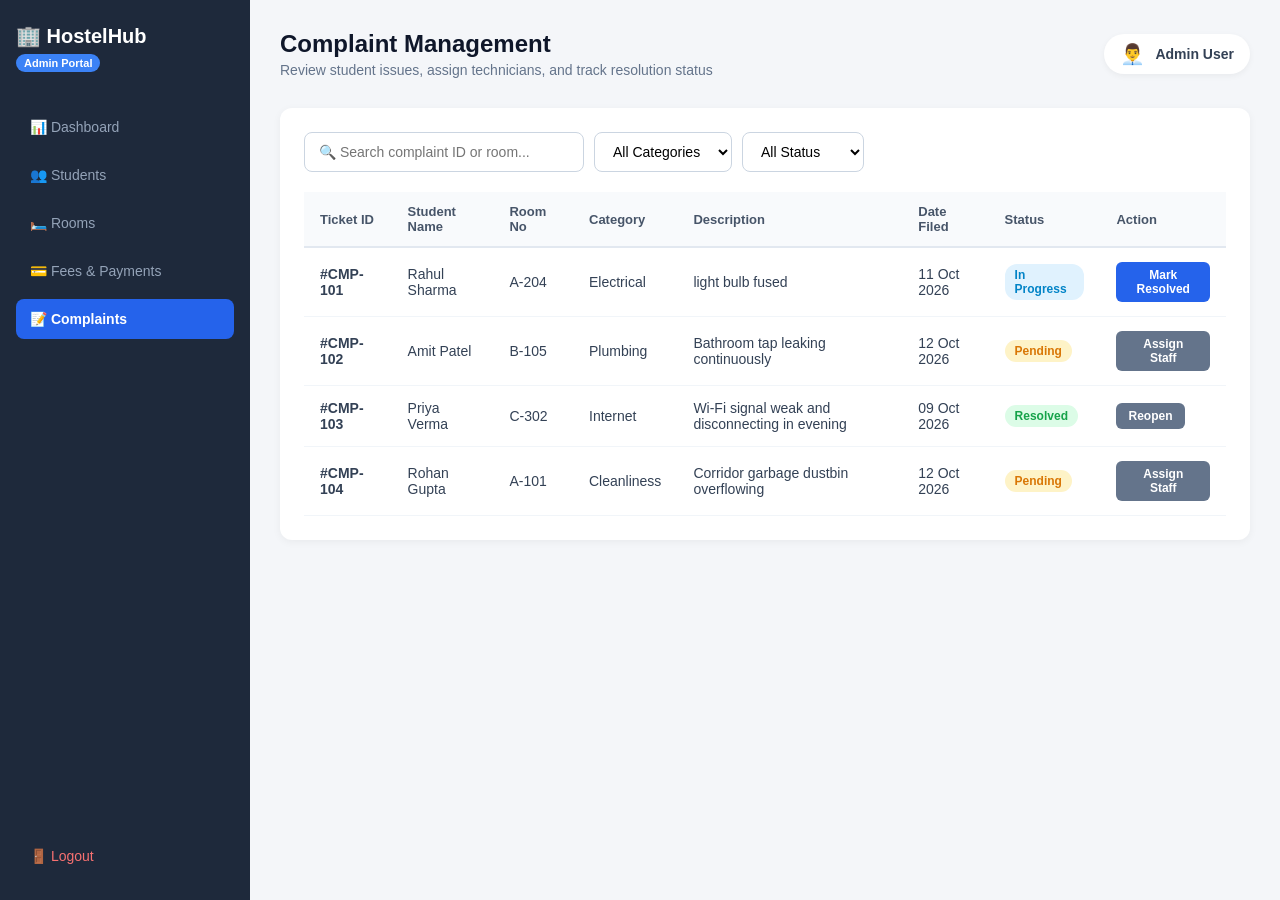
==== frontend/admin/complaints.html @ fe4c10ea "first commit" ====
<!DOCTYPE html>
<html lang="en">

<head>
    <meta charset="UTF-8">
    <meta name="viewport" content="width=device-width, initial-scale=1.0">
    <title>HostelHub - Complaint Management</title>
    <link rel="stylesheet" href="admin.css">
</head>

<body>

    <div class="dashboard-layout">

        <!-- 1. Left Sidebar Navigation -->
        <aside class="sidebar">
            <div class="sidebar-brand">
                <h2>🏢 HostelHub</h2>
                <span class="role-badge">Admin Portal</span>
            </div>

            <nav class="sidebar-menu">
                <a href="dashboard.html" class="nav-item">📊 Dashboard</a>
                <a href="students.html" class="nav-item">👥 Students</a>
                <a href="rooms.html" class="nav-item">🛏️ Rooms</a>
                <a href="fees.html" class="nav-item">💳 Fees & Payments</a>
                <a href="complaints.html" class="nav-item active">📝 Complaints</a>
                <a href="../index.html" class="nav-item logout-item">🚪 Logout</a>
            </nav>
        </aside>

        <!-- 2. Main Content Area -->
        <main class="main-content">

            <!-- Top Navbar -->
            <header class="topbar">
                <div class="topbar-title">
                    <h1>Complaint Management</h1>
                    <p>Review student issues, assign technicians, and track resolution status</p>
                </div>
                <div class="user-profile">
                    <span class="avatar">👨‍💼</span>
                    <span class="username">Admin User</span>
                </div>
            </header>

            <!-- 3. Toolbar (Search & Category Filters) -->
            <div class="table-section">
                <div class="toolbar">
                    <div style="display: flex; gap: 10px; flex-wrap: wrap;">
                        <input type="text" id="complaint-search" class="search-input"
                            placeholder="🔍 Search complaint ID or room...">
                        <select class="filter-select">
                            <option value="all">All Categories</option>
                            <option value="electrical">Electrical</option>
                            <option value="plumbing">Plumbing</option>
                            <option value="internet">Internet</option>
                            <option value="cleanliness">Cleanliness</option>
                        </select>
                        <select class="filter-select">
                            <option value="all">All Status</option>
                            <option value="pending">Pending</option>
                            <option value="progress">In Progress</option>
                            <option value="resolved">Resolved</option>
                        </select>
                    </div>
                </div>

                <!-- 4. Complaints Table (Dummy Data) -->
                <table class="data-table">
                    <thead>
                        <tr>
                            <th>Ticket ID</th>
                            <th>Student Name</th>
                            <th>Room No</th>
                            <th>Category</th>
                            <th>Description</th>
                            <th>Date Filed</th>
                            <th>Status</th>
                            <th>Action</th>
                        </tr>
                    </thead>
                    <tbody>
                        <tr>
                            <td><strong>#CMP-101</strong></td>
                            <td>Rahul Sharma</td>
                            <td>A-204</td>
                            <td>Electrical</td>
                            <td>light bulb fused</td>
                            <td>11 Oct 2026</td>
                            <td><span class="badge badge-progress">In Progress</span></td>
                            <td>
                                <button class="btn-sm btn-allocate">Mark Resolved</button>
                            </td>
                        </tr>
                        <tr>
                            <td><strong>#CMP-102</strong></td>
                            <td>Amit Patel</td>
                            <td>B-105</td>
                            <td>Plumbing</td>
                            <td>Bathroom tap leaking continuously</td>
                            <td>12 Oct 2026</td>
                            <td><span class="badge badge-pending">Pending</span></td>
                            <td>
                                <button class="btn-sm btn-manage">Assign Staff</button>
                            </td>
                        </tr>
                        <tr>
                            <td><strong>#CMP-103</strong></td>
                            <td>Priya Verma</td>
                            <td>C-302</td>
                            <td>Internet</td>
                            <td>Wi-Fi signal weak and disconnecting in evening</td>
                            <td>09 Oct 2026</td>
                            <td><span class="badge badge-resolved">Resolved</span></td>
                            <td>
                                <button class="btn-sm btn-manage">Reopen</button>
                            </td>
                        </tr>
                        <tr>
                            <td><strong>#CMP-104</strong></td>
                            <td>Rohan Gupta</td>
                            <td>A-101</td>
                            <td>Cleanliness</td>
                            <td>Corridor garbage dustbin overflowing</td>
                            <td>12 Oct 2026</td>
                            <td><span class="badge badge-pending">Pending</span></td>
                            <td>
                                <button class="btn-sm btn-manage">Assign Staff</button>
                            </td>
                        </tr>
                    </tbody>
                </table>
            </div>

        </main>

    </div>

</body>

</html>
---- frontend/admin/admin.css ----
/* 1. Global Reset */
* {
    margin: 0;
    padding: 0;
    box-sizing: border-box;
    font-family: 'Segoe UI', Tahoma, Geneva, Verdana, sans-serif;
}

body {
    background-color: #f4f6f9;
    color: #333;
}

/* 2. Main Dashboard Layout (Sidebar + Content) */
.dashboard-layout {
    display: flex;
    min-height: 100vh;
}

/* 3. Left Sidebar */
.sidebar {
    width: 250px;
    background-color: #1e293b;
    /* Deep slate navy */
    color: #ffffff;
    display: flex;
    flex-direction: column;
    padding: 24px 16px;
    position: fixed;
    height: 100vh;
}

.sidebar-brand h2 {
    font-size: 20px;
    font-weight: 700;
}

.role-badge {
    display: inline-block;
    background-color: #3b82f6;
    color: #fff;
    font-size: 11px;
    font-weight: 600;
    padding: 3px 8px;
    border-radius: 12px;
    margin-top: 6px;
}

.sidebar-menu {
    margin-top: 35px;
    display: flex;
    flex-direction: column;
    gap: 8px;
    flex-grow: 1;
}

.nav-item {
    color: #94a3b8;
    text-decoration: none;
    padding: 12px 14px;
    border-radius: 8px;
    font-size: 14px;
    font-weight: 500;
    transition: all 0.2s ease;
    display: flex;
    align-items: center;
    gap: 10px;
}

.nav-item:hover {
    background-color: #334155;
    color: #ffffff;
}

.nav-item.active {
    background-color: #2563eb;
    color: #ffffff;
    font-weight: 600;
}

.logout-item {
    margin-top: auto;
    color: #f87171;
}

.logout-item:hover {
    background-color: #7f1d1d;
    color: #ffffff;
}

/* 4. Main Content Area */
.main-content {
    margin-left: 250px;
    /* Space for the fixed sidebar */
    flex-grow: 1;
    padding: 30px;
}

/* 5. Top Navbar */
.topbar {
    display: flex;
    justify-content: space-between;
    align-items: center;
    margin-bottom: 30px;
}

.topbar-title h1 {
    font-size: 24px;
    color: #0f172a;
}

.topbar-title p {
    font-size: 14px;
    color: #64748b;
    margin-top: 4px;
}

.user-profile {
    display: flex;
    align-items: center;
    gap: 10px;
    background: #ffffff;
    padding: 8px 16px;
    border-radius: 20px;
    box-shadow: 0 2px 6px rgba(0, 0, 0, 0.05);
}

.avatar {
    font-size: 20px;
}

.username {
    font-size: 14px;
    font-weight: 600;
    color: #334155;
}

/* 6. Four Stats Summary Cards */
.stats-grid {
    display: grid;
    grid-template-columns: repeat(auto-fit, minmax(220px, 1fr));
    gap: 20px;
    margin-bottom: 35px;
}

.stat-card {
    background-color: #ffffff;
    padding: 22px;
    border-radius: 12px;
    display: flex;
    align-items: center;
    gap: 16px;
    box-shadow: 0 2px 8px rgba(0, 0, 0, 0.05);
    transition: transform 0.2s ease, box-shadow 0.2s ease;
}

.stat-card:hover {
    transform: translateY(-3px);
    box-shadow: 0 6px 14px rgba(0, 0, 0, 0.08);
}

.stat-icon {
    font-size: 32px;
    background-color: #eff6ff;
    width: 55px;
    height: 55px;
    display: flex;
    align-items: center;
    justify-content: center;
    border-radius: 12px;
}

.stat-info h3 {
    font-size: 13px;
    color: #64748b;
    font-weight: 600;
}

.stat-number {
    font-size: 24px;
    font-weight: 700;
    color: #0f172a;
    margin: 4px 0 2px 0;
}

.stat-subtext {
    font-size: 12px;
    color: #94a3b8;
}

/* 7. Recent Complaints Table */
.table-section {
    background-color: #ffffff;
    padding: 24px;
    border-radius: 12px;
    box-shadow: 0 2px 8px rgba(0, 0, 0, 0.05);
}

.section-header h2 {
    font-size: 18px;
    color: #0f172a;
    margin-bottom: 18px;
}

.data-table {
    width: 100%;
    border-collapse: collapse;
    text-align: left;
}

.data-table th {
    background-color: #f8fafc;
    color: #475569;
    font-size: 13px;
    font-weight: 600;
    padding: 12px 16px;
    border-bottom: 2px solid #e2e8f0;
}

.data-table td {
    padding: 14px 16px;
    font-size: 14px;
    color: #334155;
    border-bottom: 1px solid #f1f5f9;
}

.data-table tbody tr:hover {
    background-color: #f8fafc;
}

/* 8. Status Badges */
.badge {
    padding: 4px 10px;
    border-radius: 12px;
    font-size: 12px;
    font-weight: 600;
    display: inline-block;
}

.badge-pending {
    background-color: #fef3c7;
    color: #d97706;
    /* Amber */
}

.badge-progress {
    background-color: #e0f2fe;
    color: #0284c7;
    /* Sky Blue */
}

.badge-resolved {
    background-color: #dcfce7;
    color: #16a34a;
    /* Green */
}

/* 9. Reusable Toolbar, Inputs & Buttons */
.toolbar {
    display: flex;
    justify-content: space-between;
    align-items: center;
    margin-bottom: 20px;
    flex-wrap: wrap;
    gap: 12px;
}

.search-input {
    padding: 10px 14px;
    border: 1.5px solid #cbd5e1;
    border-radius: 8px;
    width: 280px;
    font-size: 14px;
    outline: none;
    transition: border-color 0.2s;
}

.search-input:focus {
    border-color: #2563eb;
}

.filter-select {
    padding: 10px 14px;
    border: 1.5px solid #cbd5e1;
    border-radius: 8px;
    font-size: 14px;
    outline: none;
    background: #ffffff;
    cursor: pointer;
}

.btn-primary {
    background-color: #2563eb;
    color: #ffffff;
    border: none;
    padding: 10px 18px;
    border-radius: 8px;
    font-size: 14px;
    font-weight: 600;
    cursor: pointer;
    display: inline-flex;
    align-items: center;
    gap: 6px;
    transition: background-color 0.2s;
}

.btn-primary:hover {
    background-color: #1d4ed8;
}

/* Chhote Table Buttons */
.btn-sm {
    padding: 6px 12px;
    border-radius: 6px;
    font-size: 12px;
    font-weight: 600;
    border: none;
    cursor: pointer;
    transition: opacity 0.2s;
}

.btn-allocate {
    background-color: #2563eb;
    color: #ffffff;
}

.btn-manage {
    background-color: #64748b;
    color: #ffffff;
}

.btn-sm:hover {
    opacity: 0.9;
}

/* Edit & Delete Icon Buttons */
.icon-btn {
    background: none;
    border: none;
    cursor: pointer;
    font-size: 16px;
    padding: 4px;
    border-radius: 4px;
    transition: background-color 0.2s;
}

.icon-btn:hover {
    background-color: #f1f5f9;
}
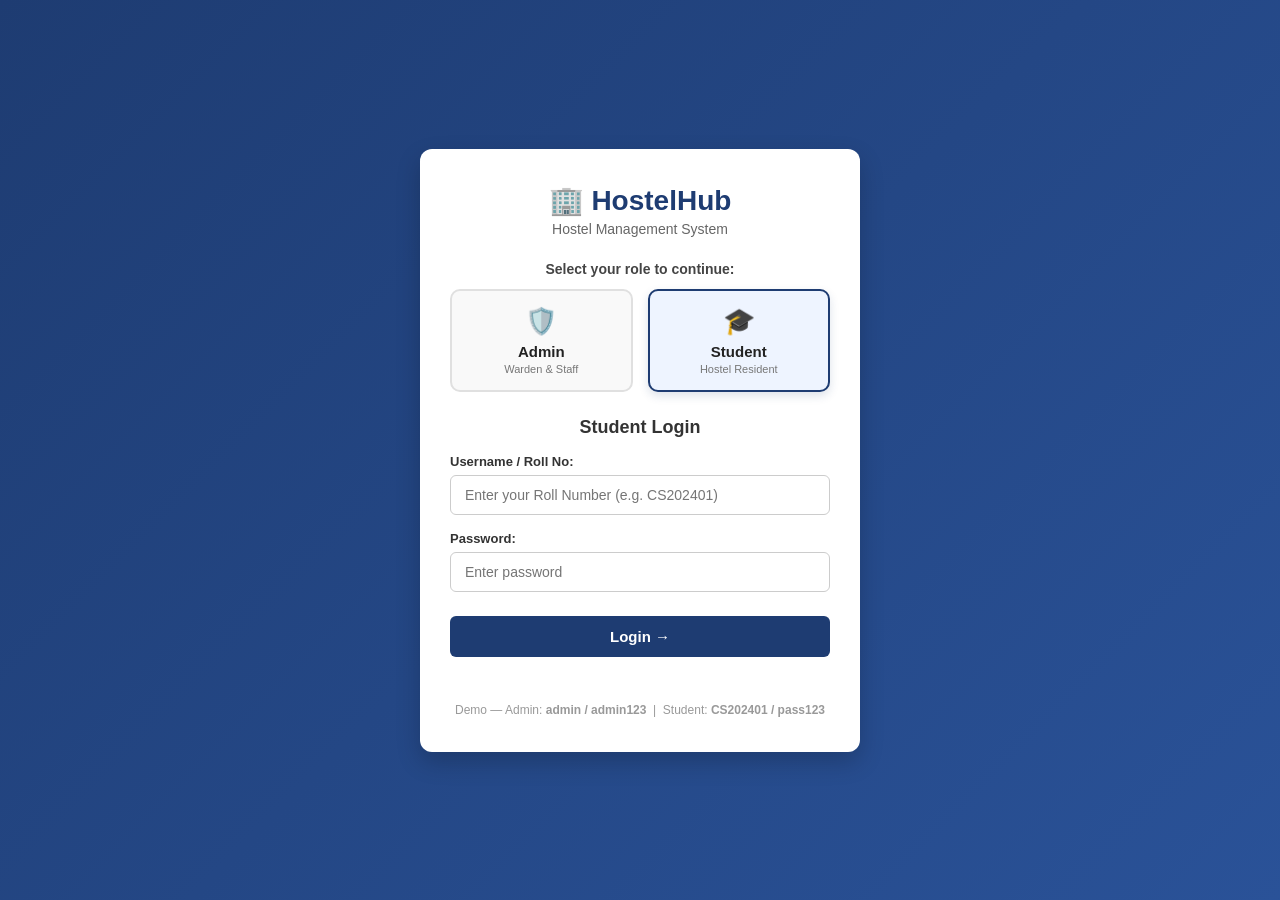
==== commit 09bd8a73: "Complete HostelHub - Full stack hostel management system - Backend: FastAPI with 23 REST API endpoin" ====
--- a/frontend/admin/complaints.html
+++ b/frontend/admin/complaints.html
@@ -1,142 +1,180 @@
 <!DOCTYPE html>
 <html lang="en">
-
 <head>
     <meta charset="UTF-8">
     <meta name="viewport" content="width=device-width, initial-scale=1.0">
     <title>HostelHub - Complaint Management</title>
     <link rel="stylesheet" href="admin.css">
 </head>
-
 <body>
 
-    <div class="dashboard-layout">
+<div class="dashboard-layout">
 
-        <!-- 1. Left Sidebar Navigation -->
-        <aside class="sidebar">
-            <div class="sidebar-brand">
-                <h2>🏢 HostelHub</h2>
-                <span class="role-badge">Admin Portal</span>
+    <aside class="sidebar">
+        <div class="sidebar-brand">
+            <h2>🏢 HostelHub</h2>
+            <span class="role-badge">Admin Portal</span>
+        </div>
+        <nav class="sidebar-menu">
+            <a href="dashboard.html"  class="nav-item">📊 Dashboard</a>
+            <a href="students.html"   class="nav-item">👥 Students</a>
+            <a href="rooms.html"      class="nav-item">🛏️ Rooms</a>
+            <a href="fees.html"       class="nav-item">💳 Fees &amp; Payments</a>
+            <a href="complaints.html" class="nav-item active">📝 Complaints</a>
+            <a href="../index.html"   class="nav-item logout-item" id="logout-btn">🚪 Logout</a>
+        </nav>
+    </aside>
+
+    <main class="main-content">
+
+        <header class="topbar">
+            <div class="topbar-title">
+                <h1>Complaint Management</h1>
+                <p>Review student issues and update resolution status</p>
+            </div>
+            <div class="user-profile">
+                <span class="avatar">👨‍💼</span>
+                <span class="username" id="topbar-name">Admin</span>
+            </div>
+        </header>
+
+        <div class="table-section">
+            <div class="toolbar">
+                <div style="display:flex;gap:10px;flex-wrap:wrap;">
+                    <input type="text" id="complaint-search" class="search-input" placeholder="🔍 Search by name or room...">
+                    <select id="category-filter" class="filter-select">
+                        <option value="all">All Categories</option>
+                        <option value="Electrical">Electrical</option>
+                        <option value="Plumbing">Plumbing</option>
+                        <option value="Internet">Internet</option>
+                        <option value="Cleanliness">Cleanliness</option>
+                        <option value="Furniture">Furniture</option>
+                    </select>
+                    <select id="status-filter" class="filter-select">
+                        <option value="all">All Status</option>
+                        <option value="Pending">Pending</option>
+                        <option value="In Progress">In Progress</option>
+                        <option value="Resolved">Resolved</option>
+                    </select>
+                </div>
             </div>
 
-            <nav class="sidebar-menu">
-                <a href="dashboard.html" class="nav-item">📊 Dashboard</a>
-                <a href="students.html" class="nav-item">👥 Students</a>
-                <a href="rooms.html" class="nav-item">🛏️ Rooms</a>
-                <a href="fees.html" class="nav-item">💳 Fees & Payments</a>
-                <a href="complaints.html" class="nav-item active">📝 Complaints</a>
-                <a href="../index.html" class="nav-item logout-item">🚪 Logout</a>
-            </nav>
-        </aside>
+            <table class="data-table">
+                <thead>
+                    <tr>
+                        <th>Ticket ID</th>
+                        <th>Student Name</th>
+                        <th>Roll No</th>
+                        <th>Room No</th>
+                        <th>Category</th>
+                        <th>Title</th>
+                        <th>Date Filed</th>
+                        <th>Status</th>
+                        <th>Action</th>
+                    </tr>
+                </thead>
+                <tbody id="complaints-tbody">
+                    <tr><td colspan="9" style="text-align:center;padding:20px;">Loading...</td></tr>
+                </tbody>
+            </table>
+        </div>
+    </main>
+</div>
 
-        <!-- 2. Main Content Area -->
-        <main class="main-content">
+<script>
+    const API = 'http://127.0.0.1:8000';
 
-            <!-- Top Navbar -->
-            <header class="topbar">
-                <div class="topbar-title">
-                    <h1>Complaint Management</h1>
-                    <p>Review student issues, assign technicians, and track resolution status</p>
-                </div>
-                <div class="user-profile">
-                    <span class="avatar">👨‍💼</span>
-                    <span class="username">Admin User</span>
-                </div>
-            </header>
+    if (!localStorage.getItem('userRole') || localStorage.getItem('userRole') !== 'admin') {
+        window.location.href = '../index.html';
+    }
+    document.getElementById('topbar-name').textContent = localStorage.getItem('userName') || 'Admin';
 
-            <!-- 3. Toolbar (Search & Category Filters) -->
-            <div class="table-section">
-                <div class="toolbar">
-                    <div style="display: flex; gap: 10px; flex-wrap: wrap;">
-                        <input type="text" id="complaint-search" class="search-input"
-                            placeholder="🔍 Search complaint ID or room...">
-                        <select class="filter-select">
-                            <option value="all">All Categories</option>
-                            <option value="electrical">Electrical</option>
-                            <option value="plumbing">Plumbing</option>
-                            <option value="internet">Internet</option>
-                            <option value="cleanliness">Cleanliness</option>
-                        </select>
-                        <select class="filter-select">
-                            <option value="all">All Status</option>
-                            <option value="pending">Pending</option>
-                            <option value="progress">In Progress</option>
-                            <option value="resolved">Resolved</option>
-                        </select>
-                    </div>
-                </div>
+    document.getElementById('logout-btn').addEventListener('click', e => {
+        e.preventDefault(); localStorage.clear(); window.location.href = '../index.html';
+    });
 
-                <!-- 4. Complaints Table (Dummy Data) -->
-                <table class="data-table">
-                    <thead>
-                        <tr>
-                            <th>Ticket ID</th>
-                            <th>Student Name</th>
-                            <th>Room No</th>
-                            <th>Category</th>
-                            <th>Description</th>
-                            <th>Date Filed</th>
-                            <th>Status</th>
-                            <th>Action</th>
-                        </tr>
-                    </thead>
-                    <tbody>
-                        <tr>
-                            <td><strong>#CMP-101</strong></td>
-                            <td>Rahul Sharma</td>
-                            <td>A-204</td>
-                            <td>Electrical</td>
-                            <td>light bulb fused</td>
-                            <td>11 Oct 2026</td>
-                            <td><span class="badge badge-progress">In Progress</span></td>
-                            <td>
-                                <button class="btn-sm btn-allocate">Mark Resolved</button>
-                            </td>
-                        </tr>
-                        <tr>
-                            <td><strong>#CMP-102</strong></td>
-                            <td>Amit Patel</td>
-                            <td>B-105</td>
-                            <td>Plumbing</td>
-                            <td>Bathroom tap leaking continuously</td>
-                            <td>12 Oct 2026</td>
-                            <td><span class="badge badge-pending">Pending</span></td>
-                            <td>
-                                <button class="btn-sm btn-manage">Assign Staff</button>
-                            </td>
-                        </tr>
-                        <tr>
-                            <td><strong>#CMP-103</strong></td>
-                            <td>Priya Verma</td>
-                            <td>C-302</td>
-                            <td>Internet</td>
-                            <td>Wi-Fi signal weak and disconnecting in evening</td>
-                            <td>09 Oct 2026</td>
-                            <td><span class="badge badge-resolved">Resolved</span></td>
-                            <td>
-                                <button class="btn-sm btn-manage">Reopen</button>
-                            </td>
-                        </tr>
-                        <tr>
-                            <td><strong>#CMP-104</strong></td>
-                            <td>Rohan Gupta</td>
-                            <td>A-101</td>
-                            <td>Cleanliness</td>
-                            <td>Corridor garbage dustbin overflowing</td>
-                            <td>12 Oct 2026</td>
-                            <td><span class="badge badge-pending">Pending</span></td>
-                            <td>
-                                <button class="btn-sm btn-manage">Assign Staff</button>
-                            </td>
-                        </tr>
-                    </tbody>
-                </table>
-            </div>
+    let allComplaints = [];
 
-        </main>
+    async function loadComplaints() {
+        const res  = await fetch(`${API}/api/complaints`);
+        const data = await res.json();
+        allComplaints = data.complaints;
+        renderTable(allComplaints);
+    }
 
-    </div>
+    function renderTable(complaints) {
+        const tbody = document.getElementById('complaints-tbody');
+        if (complaints.length === 0) {
+            tbody.innerHTML = '<tr><td colspan="9" style="text-align:center;padding:20px;">No complaints found.</td></tr>';
+            return;
+        }
+        tbody.innerHTML = complaints.map(c => {
+            const badgeClass = c.status === 'Resolved'    ? 'badge-resolved'
+                             : c.status === 'In Progress' ? 'badge-progress'
+                             : 'badge-pending';
+
+            // Next status button logic
+            let actionBtn = '';
+            if (c.status === 'Pending') {
+                actionBtn = `<button class="btn-sm btn-allocate" onclick="updateStatus(${c.id},'In Progress')">▶ Start</button>`;
+            } else if (c.status === 'In Progress') {
+                actionBtn = `<button class="btn-sm btn-allocate" style="background:#16a34a" onclick="updateStatus(${c.id},'Resolved')">✔ Resolve</button>`;
+            } else {
+                actionBtn = `<button class="btn-sm btn-manage" onclick="updateStatus(${c.id},'Pending')">↩ Reopen</button>`;
+            }
+
+            const date = c.date_filed ? new Date(c.date_filed).toLocaleDateString('en-IN') : '-';
+            return `
+            <tr>
+                <td><strong>#CMP-${c.id}</strong></td>
+                <td>${c.student_name}</td>
+                <td>${c.roll_no}</td>
+                <td>${c.room_no || '-'}</td>
+                <td>${c.category}</td>
+                <td>${c.title}</td>
+                <td>${date}</td>
+                <td><span class="badge ${badgeClass}">${c.status}</span></td>
+                <td style="display:flex;gap:6px;">
+                    ${actionBtn}
+                    <button class="btn-sm" style="background:#ef4444;color:#fff;" onclick="deleteComplaint(${c.id})">🗑️</button>
+                </td>
+            </tr>`;
+        }).join('');
+    }
+
+    async function updateStatus(id, newStatus) {
+        const res  = await fetch(`${API}/api/complaints/${id}`, {
+            method:  'PUT',
+            headers: { 'Content-Type': 'application/json' },
+            body:    JSON.stringify({ status: newStatus })
+        });
+        const data = await res.json();
+        if (data.success) loadComplaints();
+    }
+
+    async function deleteComplaint(id) {
+        if (!confirm('Delete this complaint?')) return;
+        await fetch(`${API}/api/complaints/${id}`, { method: 'DELETE' });
+        loadComplaints();
+    }
+
+    function applyFilters() {
+        const q        = document.getElementById('complaint-search').value.toLowerCase();
+        const category = document.getElementById('category-filter').value;
+        const status   = document.getElementById('status-filter').value;
+        renderTable(allComplaints.filter(c => {
+            const matchQ = c.student_name.toLowerCase().includes(q) || (c.room_no || '').toLowerCase().includes(q);
+            const matchC = category === 'all' || c.category === category;
+            const matchS = status   === 'all' || c.status   === status;
+            return matchQ && matchC && matchS;
+        }));
+    }
+    document.getElementById('complaint-search').addEventListener('input', applyFilters);
+    document.getElementById('category-filter').addEventListener('change', applyFilters);
+    document.getElementById('status-filter').addEventListener('change', applyFilters);
+
+    loadComplaints();
+</script>
 
 </body>
-
-</html>+</html>
